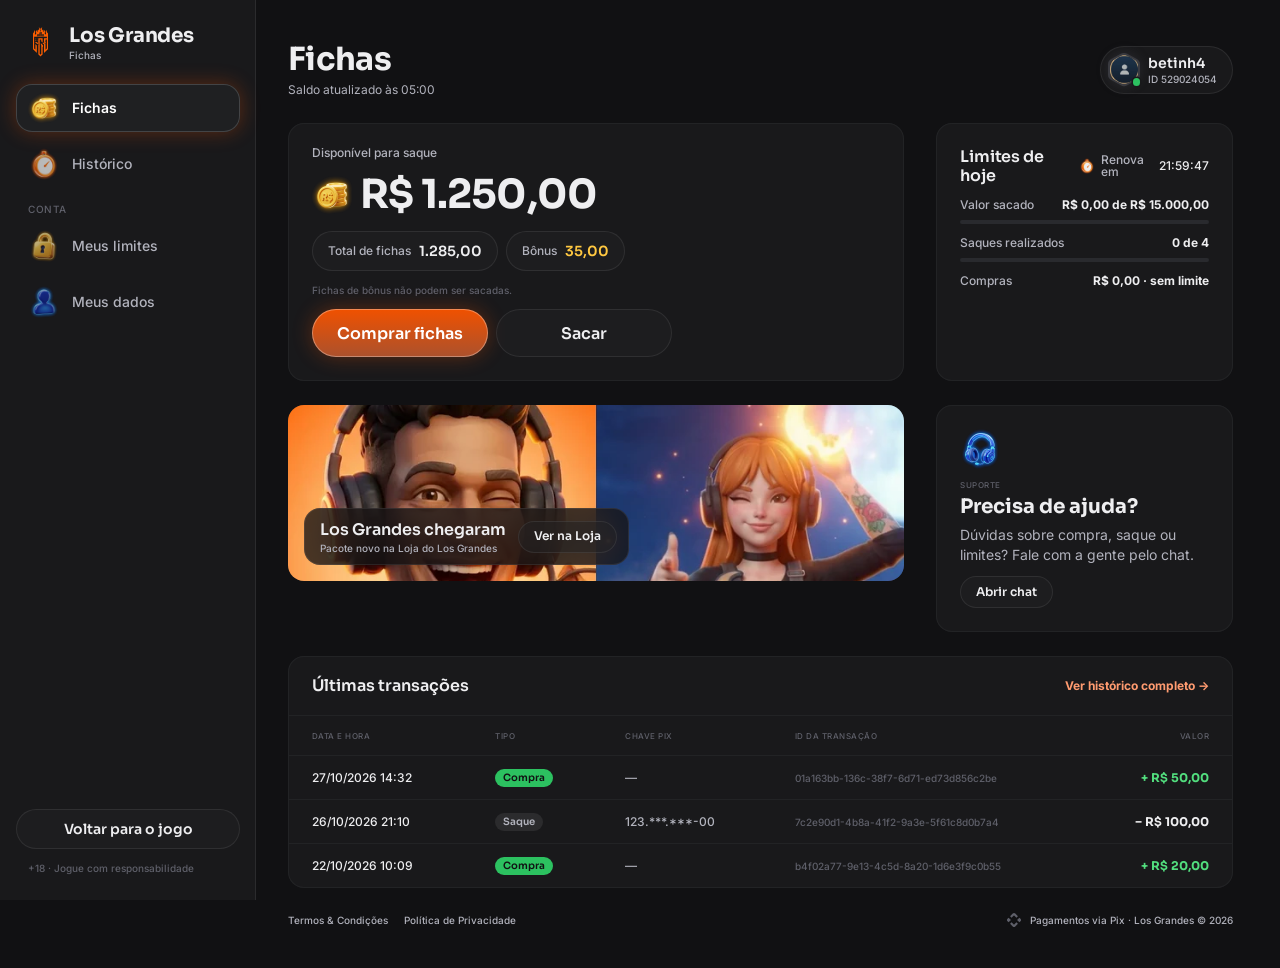
==== fichas/index.html @ 45195079 "Protótipo los-grandes-games: versão da marca Los Grandes gerada a partir do EstrelaGames Kit da tabe" ====
<!doctype html>
<html lang="pt-BR">
<head>
<meta charset="utf-8">
<meta name="viewport" content="width=device-width, initial-scale=1, viewport-fit=cover">
<meta name="robots" content="noindex, nofollow">
<meta name="theme-color" content="#111113">
<title>Fichas · Los Grandes</title>
<link rel="icon" href="../assets/ui/logo_icon.webp">
<link rel="preconnect" href="https://fonts.googleapis.com">
<link rel="preconnect" href="https://fonts.gstatic.com" crossorigin>
<link rel="stylesheet" href="https://fonts.googleapis.com/css2?family=Inter:wght@400;500;600;700&family=Sora:wght@600;700;800&display=swap">
<link rel="stylesheet" href="../css/tokens.css?v=20261027h">
<link rel="stylesheet" href="../css/ui.css?v=20261027h">
<link rel="stylesheet" href="fichas.css?v=20261027h">
</head>
<body>
<svg width="0" height="0" style="position:absolute" aria-hidden="true">
  <defs><clipPath id="hexclip" clipPathUnits="objectBoundingBox"><path id="hexpath" d=""/></clipPath></defs>
  <symbol id="i-chev-l-light" viewBox="0 0 320 512"><path d="M20.7 267.3c-6.2-6.2-6.2-16.4 0-22.6l192-192c6.2-6.2 16.4-6.2 22.6 0s6.2 16.4 0 22.6L54.6 256 235.3 436.7c6.2 6.2 6.2 16.4 0 22.6s-16.4 6.2-22.6 0l-192-192z"/></symbol>
  <symbol id="i-x" viewBox="0 0 384 512"><path d="M324.5 411.1c6.2 6.2 16.4 6.2 22.6 0s6.2-16.4 0-22.6L214.6 256 347.1 123.5c6.2-6.2 6.2-16.4 0-22.6s-16.4-6.2-22.6 0L192 233.4 59.5 100.9c-6.2-6.2-16.4-6.2-22.6 0s-6.2 16.4 0 22.6L169.4 256 36.9 388.5c-6.2 6.2-6.2 16.4 0 22.6s16.4 6.2 22.6 0L192 278.6 324.5 411.1z"/></symbol>
  <symbol id="i-check" viewBox="0 0 448 512"><path d="M438.6 105.4c12.5 12.5 12.5 32.8 0 45.3l-256 256c-12.5 12.5-32.8 12.5-45.3 0l-128-128c-12.5-12.5-12.5-32.8 0-45.3s32.8-12.5 45.3 0L160 338.7 393.4 105.4c12.5-12.5 32.8-12.5 45.3 0z"/></symbol>
  <symbol id="i-copy" viewBox="0 0 448 512"><path d="M208 0H332.1c12.7 0 24.9 5.1 33.9 14.1l67.9 67.9c9 9 14.1 21.2 14.1 33.9V336c0 26.5-21.5 48-48 48H208c-26.5 0-48-21.5-48-48V48c0-26.5 21.5-48 48-48zM48 128h80v64H64V448H256V416h64v48c0 26.5-21.5 48-48 48H48c-26.5 0-48-21.5-48-48V176c0-26.5 21.5-48 48-48z"/></symbol>
  <symbol id="i-pix" viewBox="0 0 24 24"><path d="M6.1 6.3 10.1 2.3a2.7 2.7 0 0 1 3.8 0l4 4-2.3 2.3-2.9-2.9a1 1 0 0 0-1.4 0L8.4 8.6 6.1 6.3zm11.8 11.4-4 4a2.7 2.7 0 0 1-3.8 0l-4-4 2.3-2.3 2.9 2.9a1 1 0 0 0 1.4 0l2.9-2.9 2.3 2.3zM2.3 10.1l1.6-1.6L7.4 12l-3.5 3.5-1.6-1.6a2.7 2.7 0 0 1 0-3.8zm19.4 0a2.7 2.7 0 0 1 0 3.8l-1.6 1.6-3.5-3.5 3.5-3.5 1.6 1.6z"/></symbol>
</svg>

<div class="fx">
  <aside class="side" id="side" aria-label="Menu"></aside>
  <div class="main">
    <header class="mtop" id="mtop"></header>
    <main class="page" id="page"></main>
    <footer class="foot" id="foot"></footer>
  </div>
</div>
<div class="veil" id="veil" hidden><section class="drawer" id="drawer" role="dialog" aria-modal="true"></section></div>
<div class="toast" id="toast"><span class="hint-pill" id="toastTxt"></span></div>

<script src="fichas.js?v=20261027h"></script>
</body>
</html>
---- css/tokens.css ----
/* Los Grandes · tokens do DS EstrelaGames (Rjx31bgpOt4m1U8DVKyWtd · modo Los Grandes), valores resolvidos 1:1 */
:root{
  color-scheme: dark;
  /* background */
  --bg-default:#111113; --bg-subtle:#19191b; --bg-strong:#222325; --bg-raised:#292a2e; --bg-inset:#010101; --bg-highlight:#ffffff14; --bg-chrome:#19191b; --bg-divider:#292a2e; --bg-band:#00000052;
  --bga-default-50:#11111380; --bga-default-75:#111113bf; --bga-subtle-50:#19191b80; --bga-subtle-75:#19191bbf;
  --bga-strong-25:#22232540; --bga-strong-50:#22232580; --bga-strong-75:#222325bf;
  --bga-secondary-16:#ff9b7029; --bga-secondary-32:#ff9b7052; --bga-accent-12:#ffc8411f;
  /* border */
  --border-muted:#ffffff14; --border-default:#222325; --border-strong:#393a40; --border-focus:#f05100;
  --border-hl-top:#ffffff29; --border-gold-top:#ffdac9e5; --border-gold-bottom:#f051005c;
  /* text */
  --text-default:#eeeef0; --text-muted:#b2b3bd; --text-link:#ff9b70; --text-subtle:#5f606a; --text-disabled:#46484f;
  --text-brand:#ff9b70; --text-success:#52de7e; --text-error:#ff6b6e; --text-prize:#ffc841;
  --text-on-color:#ffffff; --text-on-color-muted:#ffffffd9; --text-on-color-subtle:#ffffffb2; --text-on-light:#111113;
  /* system */
  --sys-info:#fe5e00; --sys-success:#2cc160; --sys-success-strong:#8cf0a9; --sys-warning:#ffbe2e; --sys-error:#ef4452;
  --sysa-success-25:#2cc16040; --sysa-error-25:#ef445240; --sysa-info-25:#3b74f540;
  --notification-error:#ef4452;
  /* effects */
  --hl-subtle:#ffffff29; --hl:#ffffff52; --hl-strong:#ffffff7a;
  --shadow-faint:#0000001f; --shadow-subtle:#0000003d; --shadow:#00000066; --shadow-strong:#00000080;
  --glow-info:#f0510052; --glow-accent:#ffbe2e52; --glow-success:#52de7ea3; --glow-gold:#ff9b7052; --glow-blue:#ff9b70; --glow-red:#ff6b6e;
  /* surfaces */
  --surface-card-top:#19191b; --surface-card-bottom:#111113; --surface-elevated-top:#292a2e; --surface-elevated-bottom:#19191b;
  /* buttons */
  --btn-primary-top:#f05100; --btn-primary-bg:#ab512d; --btn-secondary-border:#fe5e00;
  --btn-disabled-top:#292a2e; --btn-disabled-bg:#292a2e; --btn-disabled-text:#46484f;
  /* tabs */
  --tab-default-text:#b2b3bd; --tab-container:#222325; --input-border:#222325;
  --tab-padrao:#f05100; --tab-padrao-tint:#f051003d; --tab-rosa:#e93d82; --tab-rosa-tint:#e93d823d;
  /* games */
  --game-truco:#e5484d; --game-paulista:#3b74f5; --game-cacheta:#8752f2; --game-tranca:#2cc160; --game-buraco:#1f9a4a;
  --game-poker:#0fa968; --game-sinuca:#2fa35a; --game-todos:#fe5e00; --game-domino:#14b8a6; --game-dama:#f76b15; --game-xadrez:#5b6cff;
  --game-paulista-tint:#3b74f53d; --game-truco-tint:#e5484d3d; --game-cacheta-tint:#8752f23d; --game-buraco-tint:#1f9a4a3d;
  /* crew */
  --crew-engenheiro:#4fb3ff; --crew-comandante:#f5c542; --crew-piloto:#ff5a36; --crew-navegador:#e86bff; --crew-explorador:#4dffb8;
  --crew-bar:#ff9f43; --crew-reis:#34d399; --crew-nobru:#3d8bff; --crew-inhui:#ff4fb0;
  /* stake / table */
  --stake-padrao-top:#6d2f16; --stake-padrao-bottom:#371a0f; --stake-iniciante-top:#1f9a4a; --stake-iniciante-bottom:#1f502c;
  --table-card-top:#1f5a4a; --table-card-bottom:#0f2e2a; --table-stake:#ffc841;
  --plus-bg:#52de7e; --plus-icon:#111113;
  /* cards */
  --card-face:#ffffff; --card-border:#9ea2a4; --suit-red:#c72c3d; --suit-black:#141922; --back-top:#853f23; --back-bottom:#4e1802;
  /* seat timer */
  --seat-timer-track:#ffffff1f; --seat-timer:#fe5e00;
  /* type */
  --f-display:"Sora", "Inter", system-ui, sans-serif;
  --f-ui:"Inter", system-ui, -apple-system, sans-serif;
  --f-call:"Industry", "Sora", sans-serif;
  /* marca · Los Grandes (sobrescreve) */
  --back-top:#222325; --back-bottom:#19191b; --btn-primary-text:#ffffff; --crew-nobru:#FE5E00; --crew-inhui:#FE5E00; --crew-luna:#FF9B70;
}
/* estilos de texto do DS */
.t-d3xl{font:700 64px/1.2 var(--f-display);letter-spacing:-.02em}
.t-d2xl{font:700 48px/1.2 var(--f-display);letter-spacing:-.02em}
.t-dxl{font:700 40px/1.2 var(--f-display);letter-spacing:-.02em}
.t-dl{font:700 32px/1.2 var(--f-display);letter-spacing:-.02em}
.t-dm{font:700 24px/1.2 var(--f-display);letter-spacing:-.01em}
.t-ds{font:700 20px/1.2 var(--f-display);letter-spacing:-.01em}
.t-dxs{font:600 16px/1.2 var(--f-display)}
.t-d2xs{font:600 14px/1.2 var(--f-display)}
.t-d3xs{font:600 12px/1.2 var(--f-display)}
.t-hm{font:700 20px/1.2 var(--f-ui)}
.t-ll{font:500 16px/1 var(--f-ui)} .t-lm{font:500 14px/1 var(--f-ui)} .t-ls{font:500 12px/1 var(--f-ui)} .t-lxs{font:500 10px/1 var(--f-ui)} .t-l2xs{font:500 8px/1 var(--f-ui)}
.t-link{font:700 12px/1.5 var(--f-ui)}
.t-p2xl{font:400 20px/1.5 var(--f-ui)} .t-pm{font:400 14px/1.5 var(--f-ui)} .t-ps{font:400 12px/1.5 var(--f-ui)}
---- css/ui.css ----
/* EstrelaGames · base + componentes do DS (Apple Gamer Style · Glass). Medidas 1:1 com o Figma (frame 375). */
*{box-sizing:border-box}
html,body{height:100%;margin:0}
body{background:#05080c;color:var(--text-default);font-family:var(--f-ui);-webkit-font-smoothing:antialiased;overflow:hidden;-webkit-text-size-adjust:100%}
button{font:inherit;color:inherit;border:0;background:none;padding:0;margin:0;cursor:pointer;-webkit-tap-highlight-color:transparent;text-align:inherit}
button:focus-visible,[role="button"]:focus-visible{outline:2px solid var(--border-focus);outline-offset:2px}
/* cards clicáveis são div[role=button]: o WebKit (iPhone) não estica os filhos de um <button> com flex */
[role="button"]{cursor:pointer;-webkit-tap-highlight-color:transparent;-webkit-user-select:none;user-select:none;outline:0}
input{font:inherit;color:inherit;border:0;background:none;outline:0;padding:0;margin:0;min-width:0}
img,video{display:block;max-width:100%;user-select:none;-webkit-user-drag:none}
svg{display:block}
[hidden]{display:none!important}
.ic{flex:none;object-fit:contain;pointer-events:none}

/* ---------- aparelho ---------- */
.stage-wrap{position:fixed;inset:0;display:flex;align-items:center;justify-content:center}
.phone{position:relative;width:375px;height:812px;background:var(--bg-subtle);overflow:hidden;border-radius:48px;box-shadow:0 0 0 10px #0c1016,0 0 0 11px #2a3340,0 40px 80px rgba(0,0,0,.6);transform-origin:center;display:flex;flex-direction:column}
.status{position:relative;flex:none;height:44px;display:flex;align-items:center;justify-content:space-between;padding:0 26px 0 32px;font:600 15px/1 var(--f-ui);background:var(--bg-subtle);z-index:60;pointer-events:none}
.status .island{position:absolute;left:50%;top:10px;width:118px;height:32px;margin-left:-59px;border-radius:20px;background:#000}
.status .icons{display:flex;gap:6px;align-items:center}
.app{position:relative;flex:1;min-height:0;overflow:hidden}
@media (max-width:520px){
  .phone{width:100vw;height:100vh;height:100dvh;border-radius:0;box-shadow:none;transform:none!important}
  .status{display:none}
  .app{padding-top:env(safe-area-inset-top,0px)}
}
.scr{position:absolute;inset:0;display:flex;flex-direction:column;background:var(--bg-subtle);overflow:hidden}
.app>.scr{top:env(safe-area-inset-top,0px)}
@media (min-width:521px){.app>.scr{top:0}}
.scroll{flex:1;min-height:0;overflow-y:auto;overflow-x:hidden;-webkit-overflow-scrolling:touch;scrollbar-width:none;overscroll-behavior:contain}
.scroll::-webkit-scrollbar,.hscroll::-webkit-scrollbar{display:none}
/* linha com rolagem lateral: sem clip, sangra até a borda da tela (regra Oct 26) */
.hscroll{display:flex;overflow-x:auto;overflow-y:visible;scrollbar-width:none;margin:0 -8px;padding:0 8px;scroll-padding:0 8px;-webkit-overflow-scrolling:touch}

/* ---------- ícones 3D ---------- */
.i16{width:16px;height:16px}.i20{width:20px;height:20px}.i24{width:24px;height:24px}.i28{width:28px;height:28px}.i32{width:32px;height:32px}.i36{width:36px;height:36px}.i40{width:40px;height:40px}.i48{width:48px;height:48px}

/* ---------- header-game (Mobile · Glass) ---------- */
.hdr{position:relative;flex:none;height:64px;display:flex;align-items:center;gap:4px;padding:8px 12px;background:var(--bg-subtle);overflow:hidden;z-index:20}
.hdr::before{content:"";position:absolute;left:48px;top:-70px;width:280px;height:140px;border-radius:50%;background:var(--glow-blue);filter:blur(60px);opacity:.15;pointer-events:none}
.hdr .side{position:relative;flex:1;min-width:0;display:flex;align-items:center;gap:4px}
.hdr .logo{width:24px;height:36px;display:grid;place-items:center;flex:none}
.hdr .logo img{width:25px;height:24px}
.cpill{flex:1;min-width:0;height:34px;display:flex;align-items:center;gap:2px;padding:4px;border-radius:999px;background:linear-gradient(90deg,#52de7e1a,#22232506),var(--bga-strong-50);box-shadow:inset 0 0 0 1px var(--border-muted);overflow:hidden}
.cpill.bonus{padding:4px 8px 4px 4px;background:linear-gradient(90deg,#22232506,#ffc8411a),var(--bga-strong-50)}
.cpill .ic{width:24px;height:24px}
.cpill .t{flex:1;min-width:0;display:flex;flex-direction:column;gap:2px;text-align:left}
.cpill .t small{font:500 8px/1 var(--f-ui);color:var(--text-muted)}
.cpill .t b{font:700 12px/10px var(--f-ui);color:var(--text-default);white-space:nowrap;overflow:hidden;text-overflow:ellipsis}
.cpill.bonus .t b{color:var(--text-prize)}
.cpill .plus{width:20px;height:20px;border-radius:10px;background:var(--plus-bg);display:grid;place-items:center;flex:none}
.cpill .plus svg{width:12px;height:12px;fill:var(--plus-icon)}
.hbell{position:relative;width:36px;height:36px;border-radius:18px;background:var(--bga-strong-50);box-shadow:inset 0 0 0 1px var(--border-muted);display:grid;place-items:center;flex:none}
.hbell .ic{width:28px;height:28px}
.hbell i{position:absolute;left:28px;top:0;width:8px;height:8px;border-radius:50%;background:var(--notification-error)}
.hbell i[hidden]{display:none}

/* ---------- header-avatar (hexágono com borda da tripulação) ---------- */
.hav{position:relative;display:inline-block;flex:none;width:var(--w,44px);height:var(--h,48px)}
.hav .gl{position:absolute;left:-4.5%;top:0;width:109%;aspect-ratio:1;border-radius:50%;background:var(--cc);filter:blur(calc(var(--w,44px) * .16));opacity:.45;pointer-events:none}
.hav .hx{position:absolute;inset:0;-webkit-clip-path:url(#hexclip);clip-path:url(#hexclip);background:var(--cc)}
.hav .hx img{position:absolute;inset:2px;width:calc(100% - 4px);height:calc(100% - 4px);object-fit:cover;object-position:center top;-webkit-clip-path:url(#hexclip);clip-path:url(#hexclip);background:var(--bg-raised)}
.hav .on{position:absolute;left:77%;top:75%;width:23%;aspect-ratio:1;border-radius:50%;background:var(--sys-success);box-shadow:0 0 0 1.5px var(--bg-subtle)}
.hav.xs{--w:24px;--h:26px}.hav.s{--w:32px;--h:35px}.hav.m{--w:44px;--h:48px}.hav.l{--w:56px;--h:60px}
.hav.xs .hx img,.hav.s .hx img{inset:1.5px;width:calc(100% - 3px);height:calc(100% - 3px)}
.hav.empty{height:var(--w)}
.hav.empty .av0{position:absolute;inset:4.5%;width:91%;height:91%}
.hav.empty .add{position:absolute;left:63.6%;top:63.6%;width:27.3%;height:27.3%;border-radius:50%;background:var(--plus-bg);box-shadow:0 0 0 1.2px var(--bg-subtle);display:grid;place-items:center}
.hav.empty .add svg{width:58%;height:58%;fill:var(--plus-icon)}

/* ---------- avatar circular (avatar-estrela-games) ---------- */
.av{position:relative;display:inline-block;vertical-align:middle;flex:none;width:var(--s,48px);height:var(--s,48px);border-radius:50%;background:linear-gradient(180deg,var(--surface-elevated-top),var(--surface-elevated-bottom));box-shadow:inset 0 0 0 var(--bw,2px) #ffffff29}
.av img{position:absolute;inset:var(--bw,2px);width:calc(100% - 2*var(--bw,2px));height:calc(100% - 2*var(--bw,2px));border-radius:50%;object-fit:cover;object-position:center top}
.av.s{--s:32px;--bw:1px}.av.m{--s:48px;--bw:2px}.av.l{--s:80px;--bw:3px}.av.xl{--s:120px;--bw:4px}
.av .lvl{position:absolute;left:50%;bottom:-4px;transform:translateX(-50%);padding:1px 6px;border-radius:999px;background:var(--bg-raised);box-shadow:0 0 0 2px var(--bg-default);font:600 12px/14px var(--f-display);white-space:nowrap}
.av.empty .ph{position:absolute;inset:25%;width:50%;height:50%;fill:#ffffff52}
.av .addb{position:absolute;left:63.3%;top:63.3%;width:36.7%;height:36.7%;border-radius:50%;background:var(--plus-bg);display:grid;place-items:center;box-shadow:0 0 0 3px var(--bg-subtle)}
.av .addb svg{width:50%;height:50%;fill:#fff}

/* ---------- navbar-glass ---------- */
.nav{position:absolute;left:16px;right:16px;bottom:calc(12px + env(safe-area-inset-bottom,0px));height:64px;display:flex;align-items:stretch;padding:4px;border-radius:24px;background:var(--bga-strong-75);box-shadow:inset 0 0 0 1px var(--border-muted);-webkit-backdrop-filter:blur(24px);backdrop-filter:blur(24px);z-index:30}
.nav>button{position:relative;flex:1;min-width:0;display:flex;flex-direction:column;align-items:center;justify-content:center;border-radius:20px}
.nav>button .ic{width:32px;height:32px;opacity:.75}
.nav>button>span{font:500 10px/1 var(--f-ui);color:var(--text-subtle);white-space:nowrap}
.nav>button.on{flex:none;width:104px;justify-content:flex-end;gap:2px;padding-bottom:6px;background:var(--bga-secondary-16);box-shadow:inset 0 0 0 1px var(--hl-subtle),0 0 20px var(--glow-info)}
.nav>button.on .ic{position:absolute;left:28px;top:-14px;width:48px;height:48px;opacity:1}
.nav>button.on .lr{width:100%;display:flex;align-items:center;justify-content:space-between;padding:0 8px}
.nav>button.on .lr span{font:500 10px/1 var(--f-ui);color:var(--text-on-color)}
.nav .lr i{width:16px;height:16px;display:grid;place-items:center}
.nav .lr svg{width:10px;height:16px;fill:var(--text-on-color)}

/* ---------- game-block ---------- */
.gb{position:relative;flex:none;width:72px;height:64px;border-radius:16px;display:flex;flex-direction:column;align-items:center;justify-content:center;padding:4px 0;background:var(--tab-container);box-shadow:inset 0 0 0 1px var(--hl);font:500 10px/1 var(--f-ui);color:var(--text-on-color);white-space:nowrap}
.gb .ic{width:40px;height:40px}
.gb.on{justify-content:flex-end;padding:0 0 6px;background:var(--gc);box-shadow:0 4px 12px var(--gs,transparent)}
.gb.on .ic{position:absolute;left:50%;top:-12px;width:60px;height:60px;margin-left:-30px}
.gb .lk{position:absolute;right:4px;top:4px;width:14px;height:14px;opacity:.8}
.gb.on .lk{display:none}
.games-row{gap:8px;padding-top:12px;margin-top:-12px}
.games-row .gb{width:72px}

/* ---------- tabs ---------- */
.tabs{display:flex;gap:2px;height:44px;padding:4px;border-radius:12px;background:var(--bg-raised);box-shadow:inset 0 0 0 1px var(--input-border)}
.tabs>button{position:relative;flex:1;min-width:0;height:34px;border-radius:8px;display:flex;align-items:center;justify-content:center;padding:8px 16px;font:500 12px/1 var(--f-ui);color:var(--tab-default-text);white-space:nowrap}
.tabs>button.on{background:var(--tc-tint);font:700 12px/18px var(--f-ui);color:var(--text-default)}
.tabs>button.on::after{content:"";position:absolute;left:50%;bottom:0;width:24px;height:3px;margin-left:-12px;border-radius:2px;background:var(--tc);box-shadow:0 0 8px var(--tc)}
.tabs>button .lk{font:500 9px/1 var(--f-ui);margin-left:4px;opacity:.7}
.tabs{--tc:var(--tab-padrao);--tc-tint:var(--tab-padrao-tint)}
.tabs.t-azul{--tc:var(--game-paulista);--tc-tint:var(--game-paulista-tint)}
.tabs.t-vermelha{--tc:var(--game-truco);--tc-tint:var(--game-truco-tint)}
.tabs.t-roxa{--tc:var(--game-cacheta);--tc-tint:var(--game-cacheta-tint)}
.tabs.t-verde{--tc:var(--game-buraco);--tc-tint:var(--game-buraco-tint)}
.tabs.t-rosa{--tc:var(--tab-rosa);--tc-tint:var(--tab-rosa-tint)}

/* ---------- button-glass ---------- */
.btn{display:inline-flex;align-items:center;justify-content:center;gap:8px;white-space:nowrap;transition:transform .12s,filter .12s;flex:none}
.btn:active{transform:scale(.97)}
.btn.l{height:48px;padding:0 24px;border-radius:24px;font:600 16px/1.2 var(--f-display)}
.btn.m{height:40px;padding:0 20px;border-radius:20px;font:600 14px/1.2 var(--f-display)}
.btn.s{height:32px;padding:0 16px;border-radius:16px;font:600 12px/1.2 var(--f-display)}
.btn.xl{height:56px;padding:0 24px;border-radius:28px;font:600 16px/1.2 var(--f-display)}
.btn.m44{height:44px;border-radius:22px}
.btn.pri{background:linear-gradient(180deg,var(--btn-primary-top),var(--btn-primary-bg));box-shadow:inset 0 0 0 1px var(--hl),0 0 20px var(--glow-info);color:var(--btn-primary-text)}
.btn.sec{background:var(--bga-strong-50);box-shadow:inset 0 0 0 1px var(--border-muted);color:var(--text-default)}
.btn:disabled,.btn.dis{background:var(--btn-disabled-bg);box-shadow:none;color:var(--btn-disabled-text);pointer-events:none}
.btn.danger-txt{background:none;box-shadow:none;color:var(--text-error);font:500 14px/1 var(--f-ui)}
.btn.fill{flex:1;min-width:0}
.btn.wide{width:100%}
.btn .ic{width:20px;height:20px}

/* ---------- button-icon ---------- */
.bicon{width:40px;height:40px;border-radius:20px;display:grid;place-items:center;flex:none;background:var(--bga-strong-50);box-shadow:inset 0 0 0 1px var(--border-muted)}
.bicon .ic{width:24px;height:24px}
.bicon.s{width:32px;height:32px;border-radius:16px}.bicon.s .ic{width:20px;height:20px}
.bicon svg{width:14px;height:14px;fill:var(--text-default)}
.bicon.s28{width:28px;height:28px;border-radius:14px}.bicon.s28 svg{width:16px;height:16px}

/* ---------- tag ---------- */
.tag{display:inline-flex;align-items:center;gap:4px;padding:2px 8px;border-radius:999px;font:600 12px/14px var(--f-display);white-space:nowrap;flex:none}
.tag.neutral{background:#ffffff14;color:var(--text-muted)}
.tag.gold{background:#ff9b7029;color:var(--text-brand);box-shadow:inset 0 0 0 1px #ffdac98c}
.tag.success{background:var(--sys-success);color:var(--bg-default)}
.tag.danger{background:var(--sys-error);color:var(--text-default)}
.tag.info{background:var(--sys-info);color:var(--text-default)}
.tag.live{background:var(--sys-error);color:var(--text-default)}
.tag.beginner{background:var(--game-buraco);color:var(--text-default)}

/* ---------- section-title ---------- */
.stitle{display:flex;align-items:center;justify-content:space-between;gap:16px}
.stitle .tx{flex:1;min-width:0;display:flex;flex-direction:column;gap:2px}
.stitle b{font:700 20px/1.2 var(--f-display);letter-spacing:-.01em}
.stitle small{font:500 12px/1 var(--f-ui);color:var(--text-muted)}
.trow{display:flex;align-items:center;justify-content:space-between;gap:8px}
.trow b{font:600 14px/1.2 var(--f-display)}
.trow small{font:500 10px/1 var(--f-ui);color:var(--text-subtle)}

/* ---------- page-top ---------- */
.ptop{flex:none;display:flex;align-items:center;justify-content:space-between;gap:8px;padding:8px;min-height:45px}
.ptop .l{display:flex;align-items:center;gap:8px;min-width:0}
.ptop .back{width:28px;height:28px;border-radius:14px;display:grid;place-items:center;background:var(--bga-strong-50);box-shadow:inset 0 0 0 1px var(--border-muted);flex:none}
.ptop .back svg{width:10px;height:16px;fill:var(--text-default)}
.ptop .tx{display:flex;flex-direction:column;min-width:0}
.ptop .tx b{font:600 16px/1.2 var(--f-display);white-space:nowrap;overflow:hidden;text-overflow:ellipsis}
.ptop .tx small{display:flex;align-items:center;gap:4px;font:500 10px/1 var(--f-ui);color:var(--text-muted)}
.ptop .tx small i{width:6px;height:6px;border-radius:50%;background:var(--sys-success)}

/* ---------- input-search / input ---------- */
.search{display:flex;align-items:center;gap:8px;height:40px;padding:0 16px 0 12px;border-radius:20px;background:var(--bga-strong-50);box-shadow:inset 0 0 0 1px var(--border-muted)}
.search svg{width:16px;height:16px;fill:var(--text-muted);flex:none}
.search input{flex:1;font:500 12px/1 var(--f-ui);color:var(--text-default)}
.search input::placeholder{color:var(--text-muted)}
.field{display:flex;flex-direction:column;gap:8px}
.field>label{font:500 14px/1 var(--f-ui);color:var(--text-default)}
.field .box{display:flex;align-items:center;gap:8px;height:40px;padding:8px 12px;border-radius:12px;background:var(--bga-strong-50);box-shadow:inset 0 0 0 1px var(--border-muted)}
.field .box:focus-within{box-shadow:inset 0 0 0 1px var(--border-focus)}
.field .box input{flex:1;font:400 14px/1.5 var(--f-ui);color:var(--text-default)}
.field .box input::placeholder{color:var(--text-disabled)}
.field .box button svg{width:20px;height:20px;fill:var(--text-muted)}

/* ---------- otp ---------- */
.otp{display:flex;gap:8px;justify-content:center}
.otp .bx{width:48px;height:56px;border-radius:12px;background:#ffffff14;display:grid;place-items:center;font:700 24px/1.2 var(--f-display);color:var(--text-default);box-shadow:inset 0 0 0 1px var(--border-muted)}
.otp .bx.act{background:#ffffff1f;box-shadow:inset 0 0 0 2px var(--border-focus),0 0 12px var(--glow-info)}
.otp .bx.act::after{content:"";width:2px;height:24px;background:var(--border-focus);animation:blink 1s steps(1) infinite}
@keyframes blink{50%{opacity:0}}
.otp-in{position:absolute;opacity:0;pointer-events:none;width:1px;height:1px}

/* ---------- progress ---------- */
.prog{height:4px;border-radius:999px;background:#ffffff1f;overflow:hidden;flex:1}
.prog i{display:block;height:100%;border-radius:inherit;background:var(--tab-padrao);transition:width .3s}

/* ---------- stake-pill ---------- */
.stakes{position:relative;height:128px;overflow:hidden;margin:0 -8px}
.stakes .track{position:absolute;top:8px;left:50%;transform:translateX(-50%);display:flex;align-items:center;gap:8px;height:112px}
.sp{position:relative;flex:none;display:flex;flex-direction:column;border-radius:16px;padding:4px 4px 0;background:linear-gradient(180deg,var(--surface-elevated-top),var(--surface-card-bottom));box-shadow:inset 0 0 0 1px #ffffff29,0 16px 40px var(--shadow);transition:width .25s,height .25s}
.sp .st{position:relative;flex:1;align-self:stretch;border-radius:12px;display:flex;flex-direction:column;align-items:center;justify-content:center;gap:4px;background:linear-gradient(180deg,var(--stake-padrao-top),var(--stake-padrao-bottom));box-shadow:inset 0 0 0 1px var(--hl-subtle),inset 0 2px 8px var(--shadow)}
.sp .v{display:flex;align-items:center;gap:4px;font:600 14px/1.2 var(--f-display);white-space:nowrap}
.sp .v .ic{width:14px;height:14px}
.sp .q{position:absolute;top:4px;right:4px;display:flex;align-items:center;gap:3px;padding:2px 5px;border-radius:8px;background:var(--bga-strong-50);font:500 8px/1 var(--f-ui);white-space:nowrap}
.sp .q::before{content:"";width:5px;height:5px;border-radius:50%;background:var(--sys-success)}
.sp .tg{padding:2px 6px;border-radius:6px;background:var(--bga-strong-50);font:500 8px/1 var(--f-ui);color:var(--text-success)}
.sp .ft{flex:none;display:flex;align-items:center;justify-content:center;gap:3px;padding:4px 0 5px;white-space:nowrap}
.sp .ft small{font:500 8px/1 var(--f-ui);color:var(--text-muted)}
.sp .ft b{font:500 8px/1 var(--f-ui)}
.sp.ini .st{background:linear-gradient(180deg,var(--stake-iniciante-top),var(--stake-iniciante-bottom))}
.sp.S{width:68px;height:68px;padding:4px}
.sp.S .q,.sp.S .ft,.sp.S .tg{display:none}
.sp.M{width:88px;height:88px}
.sp.M .v{font:600 16px/1.2 var(--f-display)} .sp.M .v .ic{width:18px;height:18px}
.sp.L{width:112px;height:112px}
.sp.L .v{font:700 20px/1.2 var(--f-display);letter-spacing:-.01em} .sp.L .v .ic{width:24px;height:24px}
.sp.L .ft b{font:500 10px/1 var(--f-ui)}
.sp.on{box-shadow:inset 0 0 0 2px var(--btn-secondary-border),0 0 20px var(--glow-info)}
.sp.on .st{background:linear-gradient(180deg,var(--btn-primary-top),var(--btn-primary-bg))}
.sp.on.ini .st{background:linear-gradient(180deg,var(--stake-iniciante-top),var(--stake-iniciante-bottom))}
.stake-grid{display:grid;grid-template-columns:repeat(3,minmax(0,1fr));gap:12px}
.stake-grid .sp{width:auto;height:88px}

/* ---------- table-glass (mesa aberta) ---------- */
.tg-row{display:grid;grid-template-columns:repeat(2,minmax(0,1fr));gap:16px 8px}
.tgl{position:relative;height:92px;border-radius:46px;padding:4px;display:flex;background:linear-gradient(180deg,var(--surface-elevated-top),var(--surface-card-bottom));box-shadow:inset 0 0 0 1px #ffffff29,0 16px 40px var(--shadow);text-align:left}
.tgl .felt{flex:1;align-self:stretch;min-width:0;display:flex;align-items:center;padding:10px 12px 6px 70px;border-radius:41px;background:linear-gradient(180deg,var(--table-card-top),var(--table-card-bottom));box-shadow:inset 0 0 0 1px var(--hl-subtle),inset 0 2px 8px var(--shadow)}
.tgl .vals{display:flex;flex-direction:column;gap:4px;min-width:0}
.tgl .vals b{font:600 14px/1.2 var(--f-display);color:var(--table-stake);white-space:nowrap}
.tgl .vals small{font:500 10px/1 var(--f-ui);color:#ffffffb2;white-space:nowrap}
.tgl .seats{display:flex;align-items:center;gap:2px;height:20px}
.tgl .seats .pl{display:flex}
.tgl .seats .pl span{width:20px;height:20px;border-radius:10px;overflow:hidden;background:var(--cc);margin-right:-6px;box-shadow:0 0 0 1px var(--table-card-bottom)}
.tgl .seats .pl span img{width:100%;height:100%;object-fit:cover;object-position:center top}
.tgl .seats em{font:600 12px/14px var(--f-display);font-style:normal;margin-left:8px}
.tgl .tab{position:absolute;left:50%;top:-8px;transform:translateX(-50%);padding:2px 8px;border-radius:8px;background:var(--surface-elevated-top);box-shadow:inset 0 0 0 1px var(--border-muted);font:500 10px/12px var(--f-ui);color:var(--text-subtle);white-space:nowrap}
.tgl .deck{position:absolute;left:14px;top:25px;width:52px;height:52px}
.tgl.locked .felt>*{opacity:.55}
.tgl.pool{border-radius:16px}
.tgl.pool .felt{border-radius:12px;position:relative;overflow:hidden;background:linear-gradient(180deg,#2fa35a,#145c32)}
.tgl.pool .felt::before{content:"";position:absolute;left:30%;top:0;bottom:0;border-left:1px solid #ffffff29}
.tgl.pool .pk{position:absolute;width:10px;height:10px;border-radius:50%;background:#000000b2;box-shadow:inset 0 0 0 1px #ffffff1f}

/* ---------- action-tile ---------- */
.atile{width:80px;height:64px;border-radius:16px;display:flex;flex-direction:column;align-items:center;justify-content:center;background:var(--bga-strong-50);box-shadow:inset 0 0 0 1px var(--border-muted);font:600 14px/1.2 var(--f-display);flex:none}
.atile .ic{width:28px;height:28px}

/* ---------- bottom sheet (sheet glass) ---------- */
.veil{position:absolute;inset:0;z-index:50;background:var(--bga-default-75);display:flex;align-items:flex-end;animation:fade .2s both}
.bsheet{position:relative;width:100%;max-height:calc(100% - 24px);display:flex;flex-direction:column;align-items:stretch;gap:12px;padding:8px 12px calc(24px + env(safe-area-inset-bottom,0px));border-radius:24px 24px 0 0;background:var(--bg-subtle);box-shadow:inset 0 1px 0 var(--hl-subtle),0 16px 40px var(--shadow);animation:up .28s cubic-bezier(.2,.9,.3,1) both;overflow:hidden}
.bsheet.g16{gap:16px}
.bsheet .handle{width:36px;height:4px;border-radius:2px;background:var(--border-muted);align-self:center;flex:none}
.bsheet .scroll{margin:0 -12px;padding:0 12px}
.sh-h{display:flex;align-items:center;gap:12px;flex:none}
.sh-h>.ic{width:36px;height:36px}
.sh-h .tx{flex:1;min-width:0;display:flex;flex-direction:column;gap:2px}
.sh-h .tx b{font:600 16px/1.2 var(--f-display)}
.sh-h .tx small{font:500 10px/1.2 var(--f-ui);color:var(--text-subtle)}
.sh-h .tx small.ok{display:flex;align-items:center;gap:6px;color:var(--sys-success)}
.sh-h .tx small.ok::before{content:"";width:8px;height:8px;border-radius:50%;background:var(--sys-success)}
.xbtn{width:32px;height:32px;border-radius:16px;display:grid;place-items:center;background:var(--bga-strong-50);box-shadow:inset 0 0 0 1px var(--border-muted);flex:none}
.xbtn svg{width:14px;height:14px;fill:var(--text-default)}
@keyframes up{from{transform:translateY(100%)}to{transform:none}}
@keyframes fade{from{opacity:0}}
@keyframes pop{from{transform:scale(.3);opacity:0}}

/* ---------- hint (pílula) / toast ---------- */
.hint-pill{display:inline-flex;align-items:center;gap:4px;padding:4px 12px;border-radius:999px;background:var(--bga-strong-75);box-shadow:inset 0 0 0 1px var(--hl-subtle);font:500 10px/1.2 var(--f-ui);color:var(--text-default);white-space:nowrap;-webkit-backdrop-filter:blur(12px);backdrop-filter:blur(12px)}
.toast{position:absolute;left:50%;top:72px;transform:translate(-50%,-8px);opacity:0;transition:opacity .2s,transform .2s;z-index:90;pointer-events:none;max-width:calc(100% - 32px)}
.toast .hint-pill{font-size:11px;padding:6px 14px;white-space:normal;text-align:center}
.toast.show{opacity:1;transform:translate(-50%,0)}

/* ---------- list / cells ---------- */
.cell{display:flex;flex-direction:column;gap:2px;padding:8px;border-radius:12px;background:var(--bga-strong-50);box-shadow:inset 0 0 0 1px var(--border-muted);min-width:0;flex:1}
.cell small{font:500 10px/1 var(--f-ui);color:var(--text-subtle)}
.cell b{font:600 14px/1.2 var(--f-display);white-space:nowrap}
.card-raised{border-radius:16px;background:var(--bg-raised)}
.muted{color:var(--text-muted)}.subtle{color:var(--text-subtle)}.prize{color:var(--text-prize)}.ok{color:var(--text-success)}.err{color:var(--text-error)}

@media (prefers-reduced-motion: reduce){*,*::before,*::after{animation-duration:.01ms!important;animation-iteration-count:1!important;transition-duration:.01ms!important}}
---- fichas/fichas.css ----
/* Los Grandes · Fichas (página fora do app). Usa os tokens e componentes do app (../css/tokens.css + ui.css: .btn, .tabs, .tag, .field, .xbtn, .hav, .toast).
   Celular (Figma W01–W09, 375): header + abas + cartões empilhados, comprar/sacar em tela cheia.
   Computador ≥ 1024 (Figma DW01–DW09, 1920): menu 256 à esquerda, conteúdo 1312 (grade 864 + 416, gap 32), comprar/sacar num drawer de 480. */
html,body{height:auto;min-height:100%}
html{scrollbar-gutter:stable}
body{overflow:auto;background:var(--bg-default)}
body.lock{overflow:hidden}
a{color:inherit;text-decoration:none}
.od{display:none}
.fx{min-height:100vh;display:flex}
.main{flex:1;min-width:0;display:flex;flex-direction:column}
.ic{width:24px;height:24px}

/* ---------- celular: header + abas ---------- */
.side{display:none}
.mtop{position:sticky;top:0;z-index:20;display:flex;flex-direction:column;background:var(--bg-default);padding-top:env(safe-area-inset-top,0px)}
.mtop .row{display:flex;align-items:center;gap:12px;height:60px;padding:0 16px 0 12px;box-shadow:inset 0 -1px 0 var(--border-muted)}
.bk{width:32px;height:32px;border-radius:16px;display:grid;place-items:center;flex:none;background:var(--bga-strong-50);box-shadow:inset 0 0 0 1px var(--border-muted)}
.bk svg{width:10px;height:16px;fill:var(--text-brand)}
.brand{flex:1;min-width:0;display:flex;align-items:center;gap:12px}
.brand img{width:33px;height:32px}
.brand span{display:flex;flex-direction:column;gap:2px}
.brand b{font:700 20px/1.2 var(--f-display);letter-spacing:-.01em}
.brand small{font:500 10px/1 var(--f-ui);color:var(--text-muted)}
.mtop .tabs{margin:12px 12px 0}
.mtop .tabs>button{height:36px}

.page{display:flex;flex-direction:column;gap:12px;padding:12px 12px 0}
.ptitle{display:none}
.ptitle.mob{display:flex;padding:8px 4px 0}
.ptitle .tx{display:flex;flex-direction:column;gap:4px}
.ptitle h1{margin:0;font:700 20px/1.2 var(--f-display);letter-spacing:-.01em}
.ptitle .tx small{font:400 12px/1.4 var(--f-ui);color:var(--text-muted)}
.ptitle .r{display:none}

.card{display:flex;flex-direction:column;gap:16px;padding:16px;border-radius:16px;background:var(--bg-subtle);box-shadow:inset 0 0 0 1px var(--border-default)}
.grid,.col{display:flex;flex-direction:column;gap:12px}

/* saldo */
.bal{gap:12px}
.bal .lbl{font:500 12px/1 var(--f-ui);color:var(--text-muted)}
.amt{display:flex;align-items:center;gap:8px}
.amt .ic{width:32px;height:32px}
.amt b{font:700 32px/1.2 var(--f-display);letter-spacing:-.02em}
.chips{display:flex;flex-wrap:wrap;gap:8px}
.chip{display:inline-flex;align-items:center;gap:8px;height:40px;padding:0 16px;border-radius:20px;background:var(--bga-strong-50);box-shadow:inset 0 0 0 1px var(--border-muted)}
.chip small{font:500 12px/1 var(--f-ui);color:var(--text-muted)}
.chip b{font:600 14px/1.2 var(--f-display)}
.prize{color:var(--text-prize)}
.bal .bnote{font:500 10px/1.4 var(--f-ui);color:var(--text-subtle)}
.acts{display:grid;grid-template-columns:repeat(2,minmax(0,1fr));gap:8px}
.acts .btn{width:100%}

/* limites */
.lim{gap:12px}
.lh{display:flex;align-items:center;justify-content:space-between;gap:8px}
.lh>b{font:700 20px/1.2 var(--f-display);letter-spacing:-.01em}
.renew{display:flex;align-items:center;gap:6px}
.renew .ic{width:16px;height:16px}
.renew small{font:500 12px/1 var(--f-ui);color:var(--text-muted)}
.renew b{font:500 12px/1 var(--f-ui)}
.lrow{display:flex;align-items:center;justify-content:space-between;gap:8px;font:500 14px/1.2 var(--f-ui);color:var(--text-muted)}
.lrow b{font:700 14px/1.2 var(--f-ui);color:var(--text-default);text-align:right}
.lbar{display:block;height:4px;margin-top:-4px;border-radius:2px;background:var(--bg-raised);overflow:hidden}
.lbar i{display:block;height:100%;border-radius:2px;background:var(--tab-padrao)}

/* banner da Loja */
.banner{position:relative;height:168px;border-radius:16px;overflow:hidden;box-shadow:inset 0 0 0 1px var(--border-default)}
.banner>img{width:100%;height:100%;object-fit:cover;object-position:center 30%}
.banner .gl{position:absolute;left:12px;right:12px;bottom:12px;display:flex;align-items:center;gap:12px;padding:12px 12px 12px 16px;border-radius:16px;background:var(--bga-default-75);-webkit-backdrop-filter:blur(24px);backdrop-filter:blur(24px);box-shadow:inset 0 0 0 1px var(--border-muted)}
.banner .gl>span{flex:1;min-width:0;display:flex;flex-direction:column;gap:4px}
.banner .gl b{font:600 14px/1.2 var(--f-display);white-space:nowrap;overflow:hidden;text-overflow:ellipsis}
.banner .gl small{font:500 10px/1 var(--f-ui);color:var(--text-muted)}

/* suporte */
.help{flex-direction:row;align-items:center;gap:12px}
.help>.ic{width:40px;height:40px}
.help .tx{flex:1;min-width:0;display:flex;flex-direction:column;gap:2px}
.help .k{display:none}
.help .tx b{font:600 16px/1.2 var(--f-display)}
.help .tx>span{font:500 12px/1.3 var(--f-ui);color:var(--text-muted)}

/* transações */
.txs{padding:0;gap:0;overflow:hidden}
.th{display:flex;align-items:center;justify-content:space-between;padding:16px;box-shadow:inset 0 -1px 0 var(--border-default)}
.th b{font:600 16px/1.2 var(--f-display)}
.th a{font:700 12px/1.5 var(--f-ui);color:var(--text-link)}
.tbl{display:none}
.tlist{display:flex;flex-direction:column}
.trow{display:flex;align-items:center;justify-content:space-between;gap:12px;padding:16px;box-shadow:inset 0 -1px 0 var(--border-default)}
.trow:last-child{box-shadow:none}
.trow span{display:flex;flex-direction:column;gap:6px}
.trow .l{align-items:flex-start}
.trow .r{align-items:flex-end;text-align:right}
.trow small{font:500 12px/1 var(--f-ui);color:var(--text-muted)}
.trow .r small{font-size:10px;color:var(--text-subtle)}
.trow b{font:700 14px/1.2 var(--f-display)}
.ok{color:var(--text-success)!important}
.tag{font-size:12px;padding:3px 10px}

/* histórico: no celular cada bloco é um cartão */
.hist{background:none;box-shadow:none;padding:0;gap:12px}
.hbar{display:flex;flex-direction:column;gap:12px}
.hbar .tabs>button{height:36px}
.flt{display:flex;gap:8px}
.fbtn,.search{display:flex;align-items:center;gap:8px;height:40px;padding:0 12px;border-radius:12px;background:var(--bg-subtle);box-shadow:inset 0 0 0 1px var(--border-default);font:500 14px/1 var(--f-ui)}
.fbtn{flex:none}
.fbtn .ic,.search .ic{width:20px;height:20px}
.search{flex:1;min-width:0}
.search input{flex:1;font:400 14px/1.5 var(--f-ui)}
.search input::placeholder{color:var(--text-muted)}
.sum{display:grid;grid-template-columns:repeat(3,minmax(0,1fr));gap:8px;padding:16px;border-radius:16px;background:var(--bg-subtle);box-shadow:inset 0 0 0 1px var(--border-default)}
.sum div{display:flex;flex-direction:column;gap:6px}
.sum small{font:500 10px/1 var(--f-ui);color:var(--text-subtle);text-transform:uppercase;letter-spacing:.04em}
.sum div:last-child{text-align:right}
.sum b{font:700 20px/1.2 var(--f-display);letter-spacing:-.01em}
.hl{display:flex;flex-direction:column;border-radius:16px;background:var(--bg-subtle);box-shadow:inset 0 0 0 1px var(--border-default);overflow:hidden}
.hl .trow{box-shadow:inset 0 -1px 0 var(--border-default)}
.pag{padding:16px;text-align:center;font:500 10px/1 var(--f-ui);color:var(--text-subtle)}
.empty{margin:0;padding:32px 16px;text-align:center;font:500 14px/1.4 var(--f-ui);color:var(--text-muted)}

/* dados + avisos */
.dados{gap:0;padding:4px 16px}
.dados div{display:flex;flex-direction:column;gap:6px;padding:12px 0;box-shadow:inset 0 -1px 0 var(--border-default)}
.dados div:last-child{box-shadow:none}
.dados small{font:500 12px/1 var(--f-ui);color:var(--text-muted)}
.dados b{font:500 16px/1.2 var(--f-ui)}
.tip{margin:0;padding:12px;border-radius:12px;background:var(--bg-subtle);box-shadow:inset 0 0 0 1px var(--border-default);font:500 12px/1.4 var(--f-ui);color:var(--text-muted)}

/* rodapé */
.foot{display:flex;flex-direction:column;align-items:center;gap:12px;padding:24px 16px calc(24px + env(safe-area-inset-bottom,0px));font:500 10px/1 var(--f-ui);color:var(--text-subtle)}
.foot .lk{display:flex;gap:16px}
.foot .lk a{color:var(--text-muted)}
.foot .pix{display:flex;align-items:center;gap:8px;color:var(--text-muted)}
.foot .pix svg{width:16px;height:16px;fill:var(--text-subtle)}

/* ---------- comprar / sacar ---------- */
.veil{position:fixed;inset:0;z-index:60;background:var(--bga-default-75);animation:fade .2s both}
.drawer{position:absolute;inset:0;display:flex;flex-direction:column;background:var(--bg-default);overflow-y:auto;animation:dIn .22s ease-out both}
@keyframes fade{from{opacity:0}}
@keyframes dIn{from{transform:translateY(16px);opacity:0}}
.dh{position:sticky;top:0;z-index:2;display:flex;align-items:center;justify-content:space-between;padding:calc(16px + env(safe-area-inset-top,0px)) 16px 16px;background:var(--bg-subtle);box-shadow:inset 0 -1px 0 var(--border-muted)}
.dh b{font:700 20px/1.2 var(--f-display);letter-spacing:-.01em}
.xbtn svg{fill:var(--text-brand)}
.steps{display:flex;align-items:center;gap:8px;margin:0;padding:16px;list-style:none}
.steps>b{flex:1;min-width:8px;height:1px;background:var(--border-default)}
.steps li{display:flex;align-items:center;gap:8px;font:500 12px/1 var(--f-ui);color:var(--text-muted);white-space:nowrap}
.steps i{width:24px;height:24px;border-radius:12px;display:grid;place-items:center;font:500 10px/1 var(--f-ui);font-style:normal;background:var(--bga-strong-50);box-shadow:inset 0 0 0 1.5px var(--border-strong)}
.steps i svg{width:10px;height:10px;fill:var(--text-default)}
.steps li.on{color:var(--text-default)}
.steps li.on i,.steps li.done i{box-shadow:inset 0 0 0 1.5px var(--btn-secondary-border),0 0 8px var(--glow-info)}
.db{display:flex;flex-direction:column;gap:16px;padding:8px 16px calc(32px + env(safe-area-inset-bottom,0px))}
.bmini{display:flex;align-items:center;gap:12px;padding:12px 16px;border-radius:16px;background:var(--bg-subtle);box-shadow:inset 0 0 0 1px var(--border-default)}
.bmini .ic{width:32px;height:32px}
.bmini span{display:flex;flex-direction:column;gap:2px}
.bmini .a{flex:1}.bmini .b{align-items:flex-end}
.bmini small{font:500 10px/1 var(--f-ui);color:var(--text-muted)}
.bmini .a b{font:700 20px/1.2 var(--f-display);letter-spacing:-.01em}
.bmini .b b{font:600 14px/1.2 var(--f-display);color:var(--text-brand)}
.q{margin:0;font:500 14px/1.2 var(--f-ui);color:var(--text-muted)}
.amts{display:grid;grid-template-columns:repeat(4,minmax(0,1fr));gap:8px;margin-top:-4px}
.amts button{height:36px;border-radius:18px;text-align:center;background:var(--bga-strong-50);box-shadow:inset 0 0 0 1px var(--border-muted);font:600 14px/1.2 var(--f-display)}
.amts button.on{background:linear-gradient(180deg,var(--btn-primary-top),var(--btn-primary-bg));box-shadow:inset 0 0 0 1px var(--hl),0 0 12px var(--glow-info)}
.field .box{height:40px;background:var(--bg-default);box-shadow:inset 0 0 0 1px var(--text-muted)}
.info{display:flex;align-items:center;gap:12px;padding:12px;border-radius:12px;background:var(--bg-subtle);box-shadow:inset 0 0 0 1px var(--border-default);font:500 12px/1.3 var(--f-ui);color:var(--text-muted)}
.info svg{width:20px;height:20px;flex:none;fill:var(--text-subtle)}
.info svg.ok{fill:var(--sys-success)}
.note{margin:0;padding:12px;border-radius:12px;background:var(--bg-subtle);box-shadow:inset 0 0 0 1px var(--border-default);font:500 10px/1.4 var(--f-ui);color:var(--text-muted)}
.db .note:first-of-type{margin-top:8px}
.qr{width:200px;height:200px;align-self:center;border-radius:16px;background:#fff;padding:16px}
.qr svg{width:100%;height:100%}
.exp{display:flex;align-items:center;justify-content:center;gap:8px;margin:0;font:500 14px/1 var(--f-ui);color:var(--text-brand)}
.exp .ic{width:16px;height:16px}
.code{display:flex;align-items:center;gap:8px;padding:8px 8px 8px 12px;border-radius:12px;background:var(--bg-subtle);box-shadow:inset 0 0 0 1px var(--border-default)}
.code span{flex:1;min-width:0;overflow:hidden;text-overflow:ellipsis;white-space:nowrap;font:400 14px/1.5 var(--f-ui);color:var(--text-muted)}
.code .xbtn svg{fill:var(--text-default)}
.btn .bi{width:18px;height:18px;fill:currentColor}
.cap{margin:0;text-align:center;font:500 10px/1.4 var(--f-ui);color:var(--text-subtle)}
.fin,.idv{display:flex;flex-direction:column;align-items:center;gap:16px;padding-top:8px;text-align:center}
.fin h2,.idv h2{margin:0;font:700 24px/1.2 var(--f-display);letter-spacing:-.01em}
.fin p,.idv p{margin:0;font:400 14px/1.5 var(--f-ui);color:var(--text-muted)}
.okc{width:48px;height:48px;border-radius:24px;display:grid;place-items:center;background:var(--sys-success);box-shadow:0 0 16px var(--glow-success)}
.okc svg{width:22px;height:22px;fill:var(--bg-default)}
.big{display:flex;align-items:center;gap:8px;font:700 24px/1.2 var(--f-display)}
.big .ic{width:28px;height:28px}
.idv>.ic{width:48px;height:48px}
.fin .btn{width:100%}
.fin .btn .ic{width:20px;height:20px}
.toast{position:fixed;left:50%;top:24px;z-index:80}

/* ---------- computador ---------- */
@media (min-width:1024px){
  .od{display:inline}
  .om{display:none}
  .mtop{display:none}
  .side{position:sticky;top:0;height:100vh;width:256px;flex:none;display:flex;flex-direction:column;gap:24px;padding:24px 16px;background:var(--bg-subtle);box-shadow:inset -1px 0 0 var(--border-muted)}
  .side .brand{flex:none;padding:0 8px}
  .side nav{display:flex;flex-direction:column;gap:8px}
  .side .it{display:flex;align-items:center;gap:12px;height:48px;padding:0 12px;border-radius:16px;font:500 14px/1 var(--f-ui);color:var(--text-muted);transition:background .15s,color .15s}
  .side .it .ic{width:32px;height:32px;opacity:.75}
  .side .it:hover{background:var(--bga-strong-50);color:var(--text-default)}
  .side .it.on{background:var(--bga-strong-75);box-shadow:inset 0 0 0 1px var(--hl-subtle),0 0 20px var(--glow-info);color:var(--text-on-color);font-weight:600}
  .side .it.on .ic{opacity:1}
  .side .lb{padding:8px 12px 0;font:500 10px/1 var(--f-ui);letter-spacing:.06em;text-transform:uppercase;color:var(--text-subtle)}
  .side .sft{margin-top:auto;display:flex;flex-direction:column;gap:12px}
  .side .sft small{padding:0 12px;font:500 10px/1.5 var(--f-ui);color:var(--text-subtle)}
  .page{width:100%;max-width:1376px;margin:0 auto;padding:40px 32px 0;gap:24px}
  .ptitle,.ptitle.mob{display:flex;align-items:center;justify-content:space-between;gap:24px;padding:0}
  .ptitle h1{font:700 32px/1.2 var(--f-display);letter-spacing:-.02em}
  .ptitle .r{display:flex;align-items:center;gap:16px}
  .avail{display:flex;flex-direction:column;align-items:flex-end;gap:4px}
  .avail small{font:500 10px/1 var(--f-ui);color:var(--text-muted)}
  .avail b{font:700 14px/1.2 var(--f-display);color:var(--text-success)}
  .me{display:flex;align-items:center;gap:8px;height:48px;padding:0 16px 0 8px;border-radius:24px;background:var(--bga-strong-50);box-shadow:inset 0 0 0 1px var(--border-muted)}
  .me span{display:flex;flex-direction:column;gap:4px}
  .me b{font:600 14px/1 var(--f-display)}
  .me small{font:500 10px/1 var(--f-ui);color:var(--text-muted)}
  .card{padding:24px}
  .grid{display:grid;grid-template-columns:minmax(0,864fr) minmax(0,416fr);gap:24px 32px}
  .txs{grid-column:1/-1;padding:0}
  .col{max-width:864px;gap:16px}
  .amt .ic{width:40px;height:40px}
  .amt b{font:700 40px/1.2 var(--f-display)}
  .acts{display:flex}
  .acts .btn{width:176px}
  .lh>b{font:600 16px/1.2 var(--f-display)}
  .col .lh>b{font:700 20px/1.2 var(--f-display)}
  .lrow{font-size:12px}.lrow b{font-size:12px}
  .banner{height:176px}
  .banner .gl{left:16px;right:auto;bottom:16px}
  .banner .gl b{font-size:16px}
  .help{flex-direction:column;align-items:flex-start;gap:12px}
  .help .tx{gap:6px}
  .help .k{display:block;font:500 8px/1 var(--f-ui);letter-spacing:.06em;text-transform:uppercase;color:var(--text-subtle)}
  .help .tx b{font:700 20px/1.2 var(--f-display)}
  .help .tx>span{font:400 14px/1.4 var(--f-ui)}
  .th{padding:20px 24px}
  .tlist{display:none}
  .tbl{display:table;width:100%;border-collapse:collapse}
  .tbl th{padding:16px 24px;text-align:left;font:500 8px/1 var(--f-ui);letter-spacing:.06em;text-transform:uppercase;color:var(--text-subtle);box-shadow:inset 0 -1px 0 var(--border-default)}
  .tbl th:last-child,.tbl td:last-child{text-align:right}
  .tbl td{height:44px;padding:0 24px;font:500 12px/1 var(--f-ui);box-shadow:inset 0 -1px 0 var(--border-default)}
  .tbl tr:last-child td{box-shadow:none}
  .tbl td.mu{color:var(--text-muted)}
  .tbl td.id{font-size:10px;color:var(--text-subtle)}
  .tbl td.v{font:700 12px/1 var(--f-display)}
  .tag{font-size:10px;padding:2px 8px}
  .hist{padding:0;gap:0;background:var(--bg-subtle);box-shadow:inset 0 0 0 1px var(--border-default)}
  .hbar{flex-direction:row;align-items:center;gap:8px;padding:16px 24px;box-shadow:inset 0 -1px 0 var(--border-default)}
  .hbar .tabs{flex:none;width:292px}
  .flt{flex:1;gap:8px}
  .sum{display:flex;gap:40px;padding:16px 24px;border-radius:0;background:none;box-shadow:inset 0 -1px 0 var(--border-default)}
  .sum div:last-child{text-align:left}
  .sum small{font-size:8px}
  .sum b{font:600 16px/1.2 var(--f-display)}
  .hl{border-radius:0;background:none;box-shadow:none}
  .pag{text-align:left;padding:16px 24px;box-shadow:inset 0 1px 0 var(--border-default)}
  .dados{padding:8px 24px}
  .foot{flex-direction:row;justify-content:space-between;width:100%;max-width:1376px;margin:0 auto;padding:24px 32px 40px}
  /* comprar / sacar: drawer de 480 à direita */
  .drawer{left:auto;width:480px;background:var(--bg-subtle);box-shadow:-1px 0 0 var(--border-muted),-24px 0 64px var(--shadow-strong);animation-name:dSide}
  @keyframes dSide{from{transform:translateX(32px);opacity:0}}
  .dh{padding:24px 24px 16px;box-shadow:none}
  .steps{padding:8px 24px 16px}
  .db{padding:8px 24px 32px}
  .bmini,.note,.info,.code{background:var(--bg-default)}
}
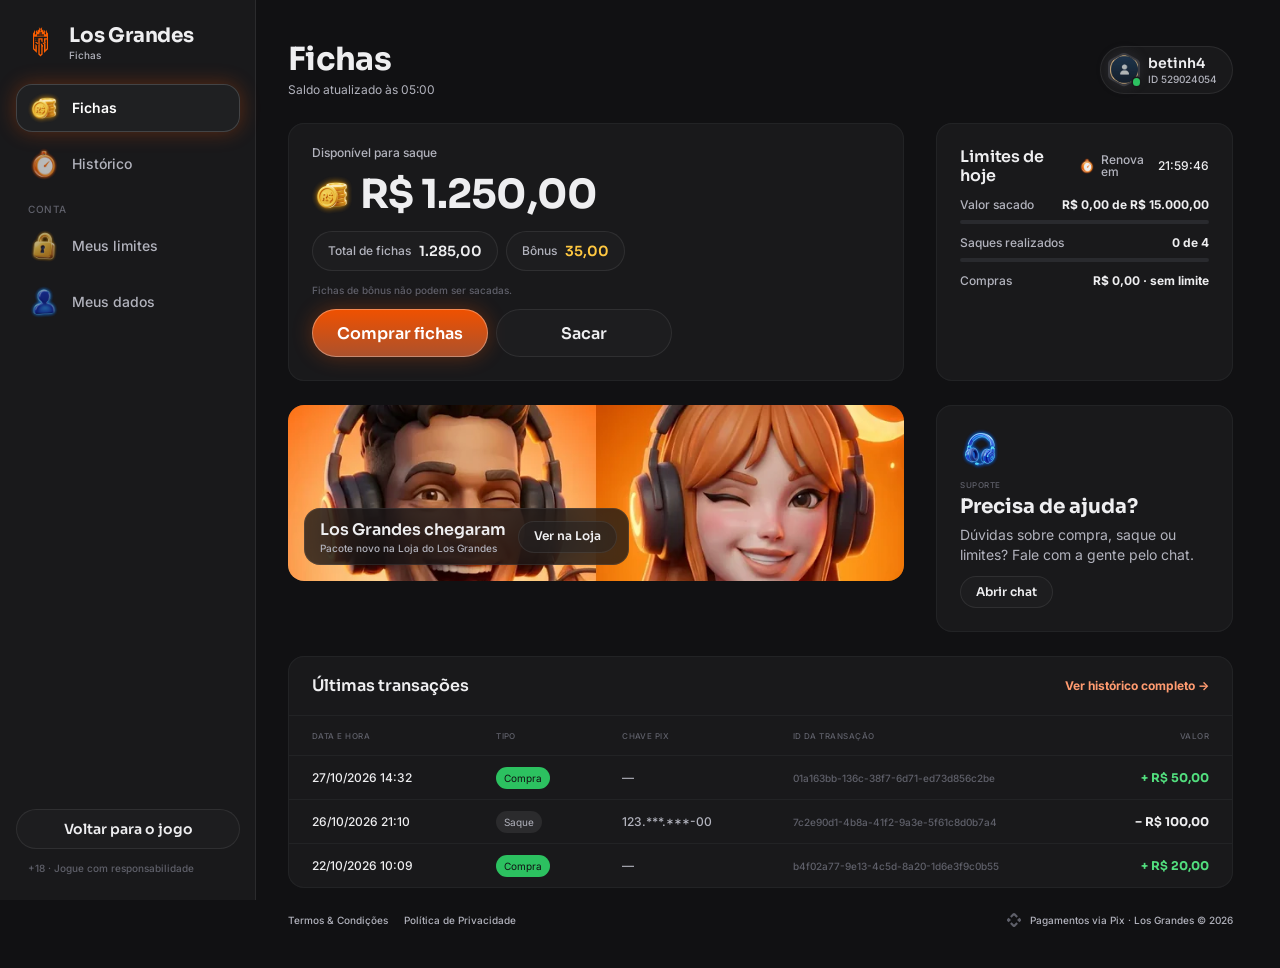
==== commit c41a238f: "Header: saldo com dropdown (Saldo total, geral, Bônus, Bônus Fidelidade, livre pra saque, Sacar | Co" ====
--- a/fichas/index.html
+++ b/fichas/index.html
@@ -10,9 +10,9 @@
 <link rel="preconnect" href="https://fonts.googleapis.com">
 <link rel="preconnect" href="https://fonts.gstatic.com" crossorigin>
 <link rel="stylesheet" href="https://fonts.googleapis.com/css2?family=Inter:wght@400;500;600;700&family=Sora:wght@600;700;800&display=swap">
-<link rel="stylesheet" href="../css/tokens.css?v=20261027h">
-<link rel="stylesheet" href="../css/ui.css?v=20261027h">
-<link rel="stylesheet" href="fichas.css?v=20261027h">
+<link rel="stylesheet" href="../css/tokens.css?v=20261117d">
+<link rel="stylesheet" href="../css/ui.css?v=20261117d">
+<link rel="stylesheet" href="fichas.css?v=20261117d">
 </head>
 <body>
 <svg width="0" height="0" style="position:absolute" aria-hidden="true">
@@ -35,6 +35,6 @@
 <div class="veil" id="veil" hidden><section class="drawer" id="drawer" role="dialog" aria-modal="true"></section></div>
 <div class="toast" id="toast"><span class="hint-pill" id="toastTxt"></span></div>
 
-<script src="fichas.js?v=20261027h"></script>
+<script src="fichas.js?v=20261117d"></script>
 </body>
 </html>
--- a/css/tokens.css
+++ b/css/tokens.css
@@ -32,7 +32,7 @@
   /* games */
   --game-truco:#e5484d; --game-paulista:#3b74f5; --game-cacheta:#8752f2; --game-tranca:#2cc160; --game-buraco:#1f9a4a;
   --game-poker:#0fa968; --game-sinuca:#2fa35a; --game-todos:#fe5e00; --game-domino:#14b8a6; --game-dama:#f76b15; --game-xadrez:#5b6cff;
-  --game-paulista-tint:#3b74f53d; --game-truco-tint:#e5484d3d; --game-cacheta-tint:#8752f23d; --game-buraco-tint:#1f9a4a3d;
+  --game-paulista-tint:#3b74f53d; --game-truco-tint:#e5484d3d; --game-cacheta-tint:#8752f23d; --game-buraco-tint:#1f9a4a3d; --game-poker-tint:#0fa9683d; --game-sinuca-tint:#2fa35a3d;
   /* crew */
   --crew-engenheiro:#4fb3ff; --crew-comandante:#f5c542; --crew-piloto:#ff5a36; --crew-navegador:#e86bff; --crew-explorador:#4dffb8;
   --crew-bar:#ff9f43; --crew-reis:#34d399; --crew-nobru:#3d8bff; --crew-inhui:#ff4fb0;
@@ -40,6 +40,7 @@
   --stake-padrao-top:#6d2f16; --stake-padrao-bottom:#371a0f; --stake-iniciante-top:#1f9a4a; --stake-iniciante-bottom:#1f502c;
   --table-card-top:#1f5a4a; --table-card-bottom:#0f2e2a; --table-stake:#ffc841;
   --plus-bg:#52de7e; --plus-icon:#111113;
+  --btn-success-top:#52de7e; --btn-success-bg:#1f9a4a; /* DS button-glass ☰ Type=Success (Comprar) */
   /* cards */
   --card-face:#ffffff; --card-border:#9ea2a4; --suit-red:#c72c3d; --suit-black:#141922; --back-top:#853f23; --back-bottom:#4e1802;
   /* seat timer */
--- a/css/ui.css
+++ b/css/ui.css
@@ -8,6 +8,7 @@
 [role="button"]{cursor:pointer;-webkit-tap-highlight-color:transparent;-webkit-user-select:none;user-select:none;outline:0}
 input{font:inherit;color:inherit;border:0;background:none;outline:0;padding:0;margin:0;min-width:0}
 img,video{display:block;max-width:100%;user-select:none;-webkit-user-drag:none}
+video::-webkit-media-controls,video::-webkit-media-controls-start-playback-button,video::-webkit-media-controls-overlay-play-button{display:none!important;-webkit-appearance:none} /* sem botão de play: os vídeos são fundo */
 svg{display:block}
 [hidden]{display:none!important}
 .ic{flex:none;object-fit:contain;pointer-events:none}
@@ -50,6 +51,45 @@
 .cpill.bonus .t b{color:var(--text-prize)}
 .cpill .plus{width:20px;height:20px;border-radius:10px;background:var(--plus-bg);display:grid;place-items:center;flex:none}
 .cpill .plus svg{width:12px;height:12px;fill:var(--plus-icon)}
+/* saldo com seta: abre o dropdown (DS header-game ◉ Expanded) */
+.cpill .chev{width:20px;height:20px;display:grid;place-items:center;flex:none}
+.cpill .chev svg{width:10px;height:10px;fill:var(--text-muted);transform:rotate(90deg);transition:transform .2s}
+.cpill.open{box-shadow:inset 0 0 0 1px var(--border-strong)} .cpill.open .chev svg{transform:rotate(-90deg)}
+.hdr .hbuy{flex:1;min-width:0}
+/* dropdown do saldo (DS balance-panel) · celular: preso embaixo do header */
+.baldrop{position:absolute;left:0;right:0;top:64px;bottom:0;z-index:45;background:var(--bga-default-75);animation:fade .15s both}
+.balp{display:flex;flex-direction:column;gap:16px;max-height:100%;overflow:auto;padding:16px 16px 24px;background:var(--bg-subtle);border-radius:0 0 24px 24px;box-shadow:inset 0 -1px 0 var(--hl-subtle),0 16px 40px rgba(0,0,0,.4);animation:balIn .22s cubic-bezier(.2,.8,.2,1) both}
+@keyframes balIn{from{transform:translateY(-12px);opacity:0}}
+.balp .top{display:flex;justify-content:space-between;align-items:flex-start}
+.balp .top small{font:500 12px/1.2 var(--f-ui);color:var(--text-muted)}
+.balp .tv{display:flex;align-items:center;gap:8px;margin-top:4px}
+.balp .tv b{font:700 32px/1.2 var(--f-display);letter-spacing:-.02em;font-variant-numeric:tabular-nums}
+.balp .eye,.balp .x{display:grid;place-items:center;width:28px;height:28px}
+.balp .eye svg{width:20px;height:20px;fill:var(--text-muted)}
+.balp .x svg{width:12px;height:12px;fill:var(--text-muted);transform:rotate(-90deg)}
+.balp .rows{display:flex;flex-direction:column;gap:12px}
+.balp .kv{display:flex;justify-content:space-between;gap:12px;font:400 14px/1.4 var(--f-ui);color:var(--text-muted)}
+.balp .kv b{font-weight:400;color:var(--text-default);font-variant-numeric:tabular-nums;text-align:right}
+.balp hr{border:0;height:1px;background:var(--border-muted);margin:0}
+.balp .acts{display:flex;gap:12px} .balp .acts .btn{flex:1}
+/* Bônus Fidelidade (DS _loyalty-bonus): Resgatar quando tem valor · Juntando com a seta que abre as regras */
+.fid{display:flex;flex-direction:column;gap:12px;padding:8px 12px 8px 8px;border-radius:24px;background:var(--bga-strong-50);box-shadow:inset 0 0 0 1px var(--border-muted)}
+.fid.ready{flex-direction:row;align-items:center;gap:8px}
+.fid .ic{width:28px;height:28px;flex:none}
+.fid .t{flex:1;min-width:0;display:flex;flex-direction:column;gap:2px;text-align:left}
+.fid .t b{font:400 14px/1.3 var(--f-ui);color:var(--text-default)}
+.fid .t small{font:500 10px/1.2 var(--f-ui);color:var(--text-muted)}
+.fid .v{font:400 14px/1 var(--f-ui);font-variant-numeric:tabular-nums}
+.fid .row{display:flex;align-items:center;gap:8px;width:100%}
+.fid .chev{width:20px;height:20px;display:grid;place-items:center;flex:none}
+.fid .chev svg{width:10px;height:10px;fill:var(--text-muted);transform:rotate(90deg);transition:transform .2s}
+.fid.open{border-radius:16px;padding:8px 12px 12px 8px} .fid.open .chev svg{transform:rotate(-90deg)}
+.fid .more{display:flex;flex-direction:column;gap:12px}
+.fid .wk{display:flex;flex-direction:column;gap:4px;padding:12px;border-radius:12px;background:var(--bga-default-50);box-shadow:inset 0 0 0 1px var(--border-muted)}
+.fid .wk small{font:500 12px/1.2 var(--f-ui);color:var(--text-muted)}
+.fid .wk b{font:700 20px/1.2 var(--f-display);color:var(--text-prize);font-variant-numeric:tabular-nums}
+.fid p{margin:0;font:400 12px/1.5 var(--f-ui);color:var(--text-muted)}
+.fid .kv{font-size:12px}
 .hbell{position:relative;width:36px;height:36px;border-radius:18px;background:var(--bga-strong-50);box-shadow:inset 0 0 0 1px var(--border-muted);display:grid;place-items:center;flex:none}
 .hbell .ic{width:28px;height:28px}
 .hbell i{position:absolute;left:28px;top:0;width:8px;height:8px;border-radius:50%;background:var(--notification-error)}
@@ -122,6 +162,7 @@
 .btn.m44{height:44px;border-radius:22px}
 .btn.pri{background:linear-gradient(180deg,var(--btn-primary-top),var(--btn-primary-bg));box-shadow:inset 0 0 0 1px var(--hl),0 0 20px var(--glow-info);color:var(--btn-primary-text)}
 .btn.sec{background:var(--bga-strong-50);box-shadow:inset 0 0 0 1px var(--border-muted);color:var(--text-default)}
+.btn.ok{background:linear-gradient(180deg,var(--btn-success-top),var(--btn-success-bg));box-shadow:inset 0 0 0 1px var(--hl),0 0 20px var(--glow-success);color:#fff}
 .btn:disabled,.btn.dis{background:var(--btn-disabled-bg);box-shadow:none;color:var(--btn-disabled-text);pointer-events:none}
 .btn.danger-txt{background:none;box-shadow:none;color:var(--text-error);font:500 14px/1 var(--f-ui)}
 .btn.fill{flex:1;min-width:0}
@@ -136,9 +177,9 @@
 .bicon.s28{width:28px;height:28px;border-radius:14px}.bicon.s28 svg{width:16px;height:16px}
 
 /* ---------- tag ---------- */
-.tag{display:inline-flex;align-items:center;gap:4px;padding:2px 8px;border-radius:999px;font:600 12px/14px var(--f-display);white-space:nowrap;flex:none}
+.tag{display:inline-flex;align-items:center;gap:4px;padding:2px 8px;border-radius:999px;font:400 12px/18px var(--f-ui);white-space:nowrap;flex:none}
 .tag.neutral{background:#ffffff14;color:var(--text-muted)}
-.tag.gold{background:#ff9b7029;color:var(--text-brand);box-shadow:inset 0 0 0 1px #ffdac98c}
+.tag.gold{padding:3px 8px;background:#ff9b7029;color:#fff;box-shadow:inset 0 0 0 1px #ffdac98c}
 .tag.success{background:var(--sys-success);color:var(--bg-default)}
 .tag.danger{background:var(--sys-error);color:var(--text-default)}
 .tag.info{background:var(--sys-info);color:var(--text-default)}
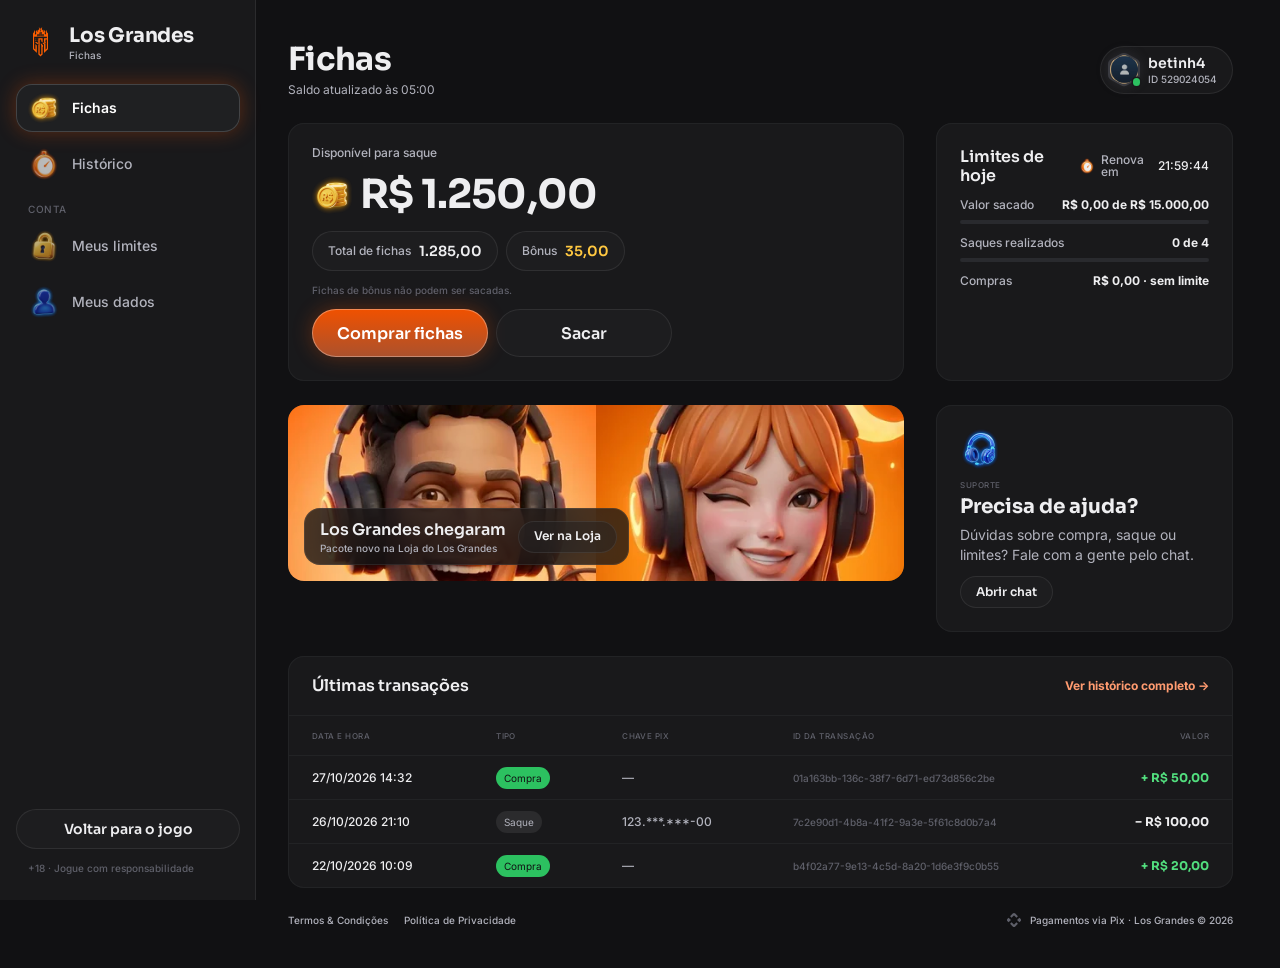
==== commit b67cd90a: "Loja como na produção + promoção: pacotes a R$ 9,90 com as famílias da página Skins, pacote da marca" ====
--- a/fichas/index.html
+++ b/fichas/index.html
@@ -10,9 +10,9 @@
 <link rel="preconnect" href="https://fonts.googleapis.com">
 <link rel="preconnect" href="https://fonts.gstatic.com" crossorigin>
 <link rel="stylesheet" href="https://fonts.googleapis.com/css2?family=Inter:wght@400;500;600;700&family=Sora:wght@600;700;800&display=swap">
-<link rel="stylesheet" href="../css/tokens.css?v=20261117d">
-<link rel="stylesheet" href="../css/ui.css?v=20261117d">
-<link rel="stylesheet" href="fichas.css?v=20261117d">
+<link rel="stylesheet" href="../css/tokens.css?v=20261119a">
+<link rel="stylesheet" href="../css/ui.css?v=20261119a">
+<link rel="stylesheet" href="fichas.css?v=20261119a">
 </head>
 <body>
 <svg width="0" height="0" style="position:absolute" aria-hidden="true">
@@ -35,6 +35,6 @@
 <div class="veil" id="veil" hidden><section class="drawer" id="drawer" role="dialog" aria-modal="true"></section></div>
 <div class="toast" id="toast"><span class="hint-pill" id="toastTxt"></span></div>
 
-<script src="fichas.js?v=20261117d"></script>
+<script src="fichas.js?v=20261119a"></script>
 </body>
 </html>
--- a/css/tokens.css
+++ b/css/tokens.css
@@ -36,6 +36,8 @@
   /* crew */
   --crew-engenheiro:#4fb3ff; --crew-comandante:#f5c542; --crew-piloto:#ff5a36; --crew-navegador:#e86bff; --crew-explorador:#4dffb8;
   --crew-bar:#ff9f43; --crew-reis:#34d399; --crew-nobru:#3d8bff; --crew-inhui:#ff4fb0;
+  /* famílias da página Skins (mesma cor da chamada do Truco) */
+  --crew-laje:#ff7f50; --crew-portaria:#3ddc84; --crew-live:#b45cff; --crew-feira:#ffa62b; --crew-navalha:#ff4fb0; --crew-varzea:#5be37d; --crew-oficina:#3db8ff; --crew-posto:#ff3b4a; --crew-fliper:#a45cff; --crew-grau:#4fa3ff; --crew-palpite:#f2b233;
   /* stake / table */
   --stake-padrao-top:#6d2f16; --stake-padrao-bottom:#371a0f; --stake-iniciante-top:#1f9a4a; --stake-iniciante-bottom:#1f502c;
   --table-card-top:#1f5a4a; --table-card-bottom:#0f2e2a; --table-stake:#ffc841;
--- a/css/ui.css
+++ b/css/ui.css
@@ -60,10 +60,9 @@
 .baldrop{position:absolute;left:0;right:0;top:64px;bottom:0;z-index:45;background:var(--bga-default-75);animation:fade .15s both}
 .balp{display:flex;flex-direction:column;gap:16px;max-height:100%;overflow:auto;padding:16px 16px 24px;background:var(--bg-subtle);border-radius:0 0 24px 24px;box-shadow:inset 0 -1px 0 var(--hl-subtle),0 16px 40px rgba(0,0,0,.4);animation:balIn .22s cubic-bezier(.2,.8,.2,1) both}
 @keyframes balIn{from{transform:translateY(-12px);opacity:0}}
-.balp .top{display:flex;justify-content:space-between;align-items:flex-start}
+.balp .top{display:flex;justify-content:space-between;align-items:center}
 .balp .top small{font:500 12px/1.2 var(--f-ui);color:var(--text-muted)}
-.balp .tv{display:flex;align-items:center;gap:8px;margin-top:4px}
-.balp .tv b{font:700 32px/1.2 var(--f-display);letter-spacing:-.02em;font-variant-numeric:tabular-nums}
+.balp .tv{display:flex;align-items:center;gap:4px}
 .balp .eye,.balp .x{display:grid;place-items:center;width:28px;height:28px}
 .balp .eye svg{width:20px;height:20px;fill:var(--text-muted)}
 .balp .x svg{width:12px;height:12px;fill:var(--text-muted);transform:rotate(-90deg)}
